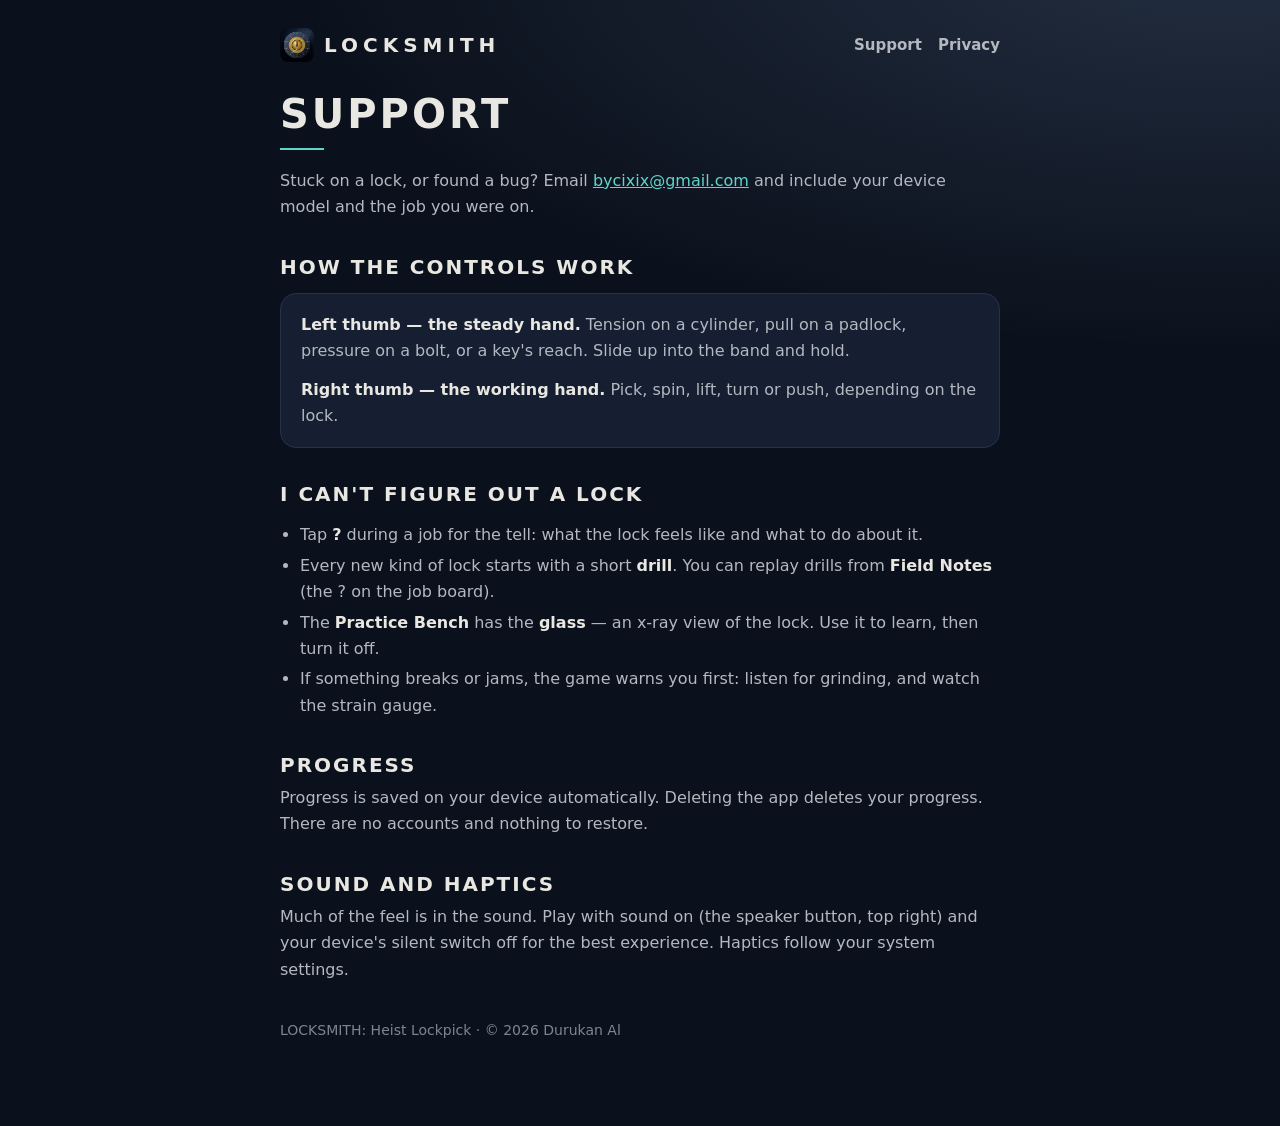
==== support.html @ 0de10ae4 "LOCKSMITH site: home, support and privacy pages Co-Authored-By: Claude Opus 5.5 <noreply@anthropic.c" ====
<!doctype html><html lang="en"><head><meta charset="utf-8"><meta name="viewport" content="width=device-width,initial-scale=1"><link rel="icon" href="icon.png"><link rel="stylesheet" href="style.css"><title>LOCKSMITH — Support</title><meta name="description" content="Help with LOCKSMITH: Heist Lockpick."></head><body><div class="wrap">
<div class="top"><a class="wm" href="index.html"><img src="icon.png" alt="">LOCKSMITH</a><nav><a href="support.html">Support</a><a href="privacy.html">Privacy</a></nav></div>
<h1>Support</h1><div class="rule"></div>
<p>Stuck on a lock, or found a bug? Email <a href="mailto:bycixix@gmail.com">bycixix@gmail.com</a> and include your device model and the job you were on.</p>
<h2>How the controls work</h2>
<div class="card"><p><b>Left thumb — the steady hand.</b> Tension on a cylinder, pull on a padlock, pressure on a bolt, or a key's reach. Slide up into the band and hold.</p><p style="margin:0"><b>Right thumb — the working hand.</b> Pick, spin, lift, turn or push, depending on the lock.</p></div>
<h2>I can't figure out a lock</h2>
<ul><li>Tap <b>?</b> during a job for the tell: what the lock feels like and what to do about it.</li>
<li>Every new kind of lock starts with a short <b>drill</b>. You can replay drills from <b>Field Notes</b> (the ? on the job board).</li>
<li>The <b>Practice Bench</b> has the <b>glass</b> — an x-ray view of the lock. Use it to learn, then turn it off.</li>
<li>If something breaks or jams, the game warns you first: listen for grinding, and watch the strain gauge.</li></ul>
<h2>Progress</h2><p>Progress is saved on your device automatically. Deleting the app deletes your progress. There are no accounts and nothing to restore.</p>
<h2>Sound and haptics</h2><p>Much of the feel is in the sound. Play with sound on (the speaker button, top right) and your device's silent switch off for the best experience. Haptics follow your system settings.</p>
<p class="muted" style="margin-top:36px">LOCKSMITH: Heist Lockpick · © 2026 Durukan Al</p></div></body></html>
---- style.css ----
:root{--bg:#0b111c;--card:#151f31;--edge:#26324a;--ink:#e9e7e1;--ink2:#b4b8c0;--ink3:#7d8594;--brass:#cfa24e;--signal:#5fd4c8}
*{box-sizing:border-box}
body{margin:0;background:var(--bg) radial-gradient(120% 60% at 95% -5%,rgba(143,180,232,.18),transparent 60%) no-repeat;color:var(--ink);font:16px/1.65 -apple-system,BlinkMacSystemFont,"Segoe UI",system-ui,sans-serif}
.wrap{max-width:760px;margin:0 auto;padding:28px 20px 72px}
.top{display:flex;align-items:center;justify-content:space-between;gap:12px;margin-bottom:30px;flex-wrap:wrap}
.wm{display:flex;align-items:center;gap:10px;color:var(--ink);text-decoration:none;font:700 20px/1 "Avenir Next Condensed","Arial Narrow",system-ui,sans-serif;letter-spacing:5px}
.wm img{width:34px;height:34px;border-radius:8px}
nav a{color:var(--ink2);text-decoration:none;font-weight:600;margin-left:16px;font-size:15px}
nav a:hover{color:var(--signal)}
h1{font:700 40px/1.1 "Avenir Next Condensed","Arial Narrow",system-ui,sans-serif;letter-spacing:3px;margin:0 0 12px;text-transform:uppercase}
h2{font:700 20px "Avenir Next Condensed","Arial Narrow",system-ui,sans-serif;letter-spacing:2px;text-transform:uppercase;margin:34px 0 8px}
.rule{width:44px;height:2px;background:var(--signal);margin:0 0 18px}
p{margin:0 0 12px;color:var(--ink2)} b{color:var(--ink)} a{color:var(--signal)}
.card{background:var(--card);border:1px solid var(--edge);border-radius:16px;padding:18px 20px;margin:14px 0}
.muted{color:var(--ink3);font-size:14px}
.hero{display:grid;grid-template-columns:120px 1fr;gap:22px;align-items:center;margin:6px 0 20px}
.hero img{width:120px;height:120px;border-radius:26px;box-shadow:0 12px 40px rgba(0,0,0,.5)}
.tag{color:var(--signal);font:600 13px "Avenir Next Condensed","Arial Narrow",system-ui,sans-serif;letter-spacing:5px;text-transform:uppercase}
.shots{display:grid;grid-template-columns:repeat(3,minmax(0,1fr));gap:12px;margin:22px 0}
.shots img{width:100%;border-radius:14px;border:1px solid var(--edge)}
.btn{display:inline-block;background:linear-gradient(#f3d98e,#cfa24e 55%,#8a6a2a);color:#0b111c;text-decoration:none;font-weight:800;padding:13px 22px;border-radius:999px;letter-spacing:1px}
ul{padding-left:20px;color:var(--ink2)} li{margin:4px 0}
@media (max-width:560px){.hero{grid-template-columns:1fr}.shots{grid-template-columns:1fr 1fr}.shots img:last-child{display:none}h1{font-size:32px}}
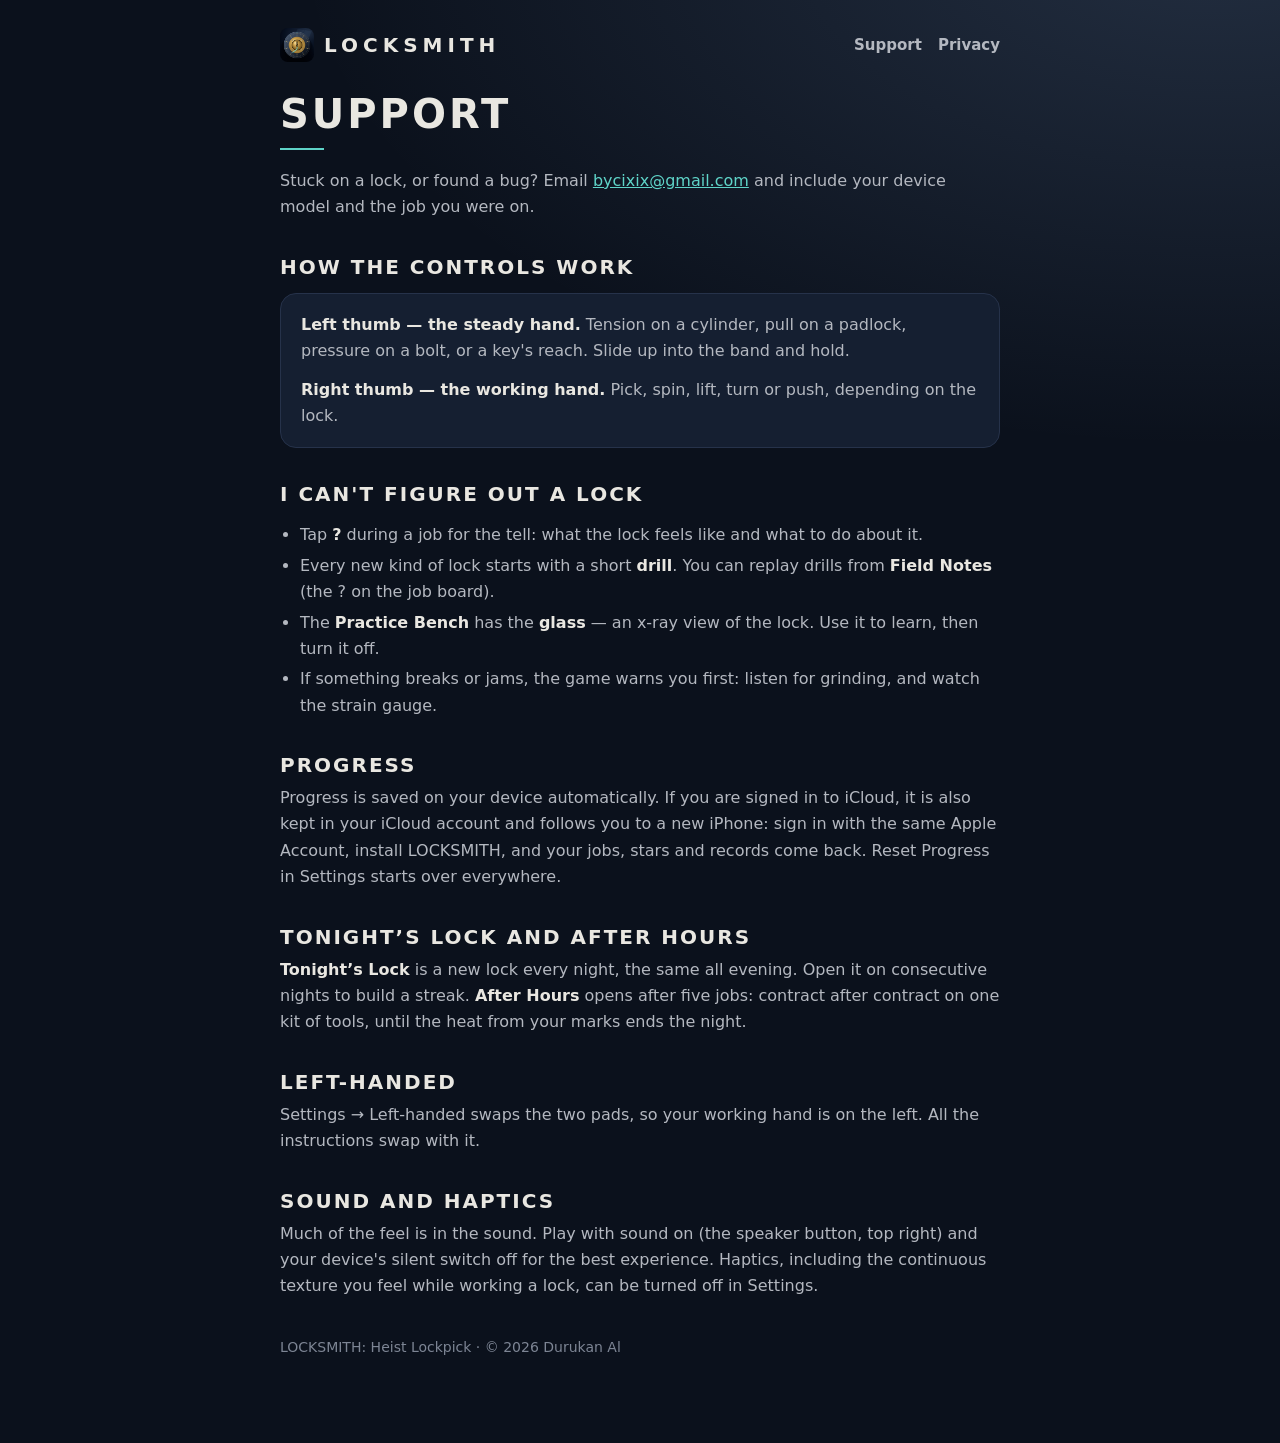
==== commit e2205aa7: "Pages for 1.1: iCloud, Game Center, reminder, new modes Co-Authored-By: Claude Opus 5.5 <noreply@ant" ====
--- a/support.html
+++ b/support.html
@@ -9,6 +9,8 @@
 <li>Every new kind of lock starts with a short <b>drill</b>. You can replay drills from <b>Field Notes</b> (the ? on the job board).</li>
 <li>The <b>Practice Bench</b> has the <b>glass</b> — an x-ray view of the lock. Use it to learn, then turn it off.</li>
 <li>If something breaks or jams, the game warns you first: listen for grinding, and watch the strain gauge.</li></ul>
-<h2>Progress</h2><p>Progress is saved on your device automatically. Deleting the app deletes your progress. There are no accounts and nothing to restore.</p>
-<h2>Sound and haptics</h2><p>Much of the feel is in the sound. Play with sound on (the speaker button, top right) and your device's silent switch off for the best experience. Haptics follow your system settings.</p>
+<h2>Progress</h2><p>Progress is saved on your device automatically. If you are signed in to iCloud, it is also kept in your iCloud account and follows you to a new iPhone: sign in with the same Apple Account, install LOCKSMITH, and your jobs, stars and records come back. Reset Progress in Settings starts over everywhere.</p>
+<h2>Tonight’s Lock and After Hours</h2><p><b>Tonight’s Lock</b> is a new lock every night, the same all evening. Open it on consecutive nights to build a streak. <b>After Hours</b> opens after five jobs: contract after contract on one kit of tools, until the heat from your marks ends the night.</p>
+<h2>Left-handed</h2><p>Settings → Left-handed swaps the two pads, so your working hand is on the left. All the instructions swap with it.</p>
+<h2>Sound and haptics</h2><p>Much of the feel is in the sound. Play with sound on (the speaker button, top right) and your device's silent switch off for the best experience. Haptics, including the continuous texture you feel while working a lock, can be turned off in Settings.</p>
 <p class="muted" style="margin-top:36px">LOCKSMITH: Heist Lockpick · © 2026 Durukan Al</p></div></body></html>
